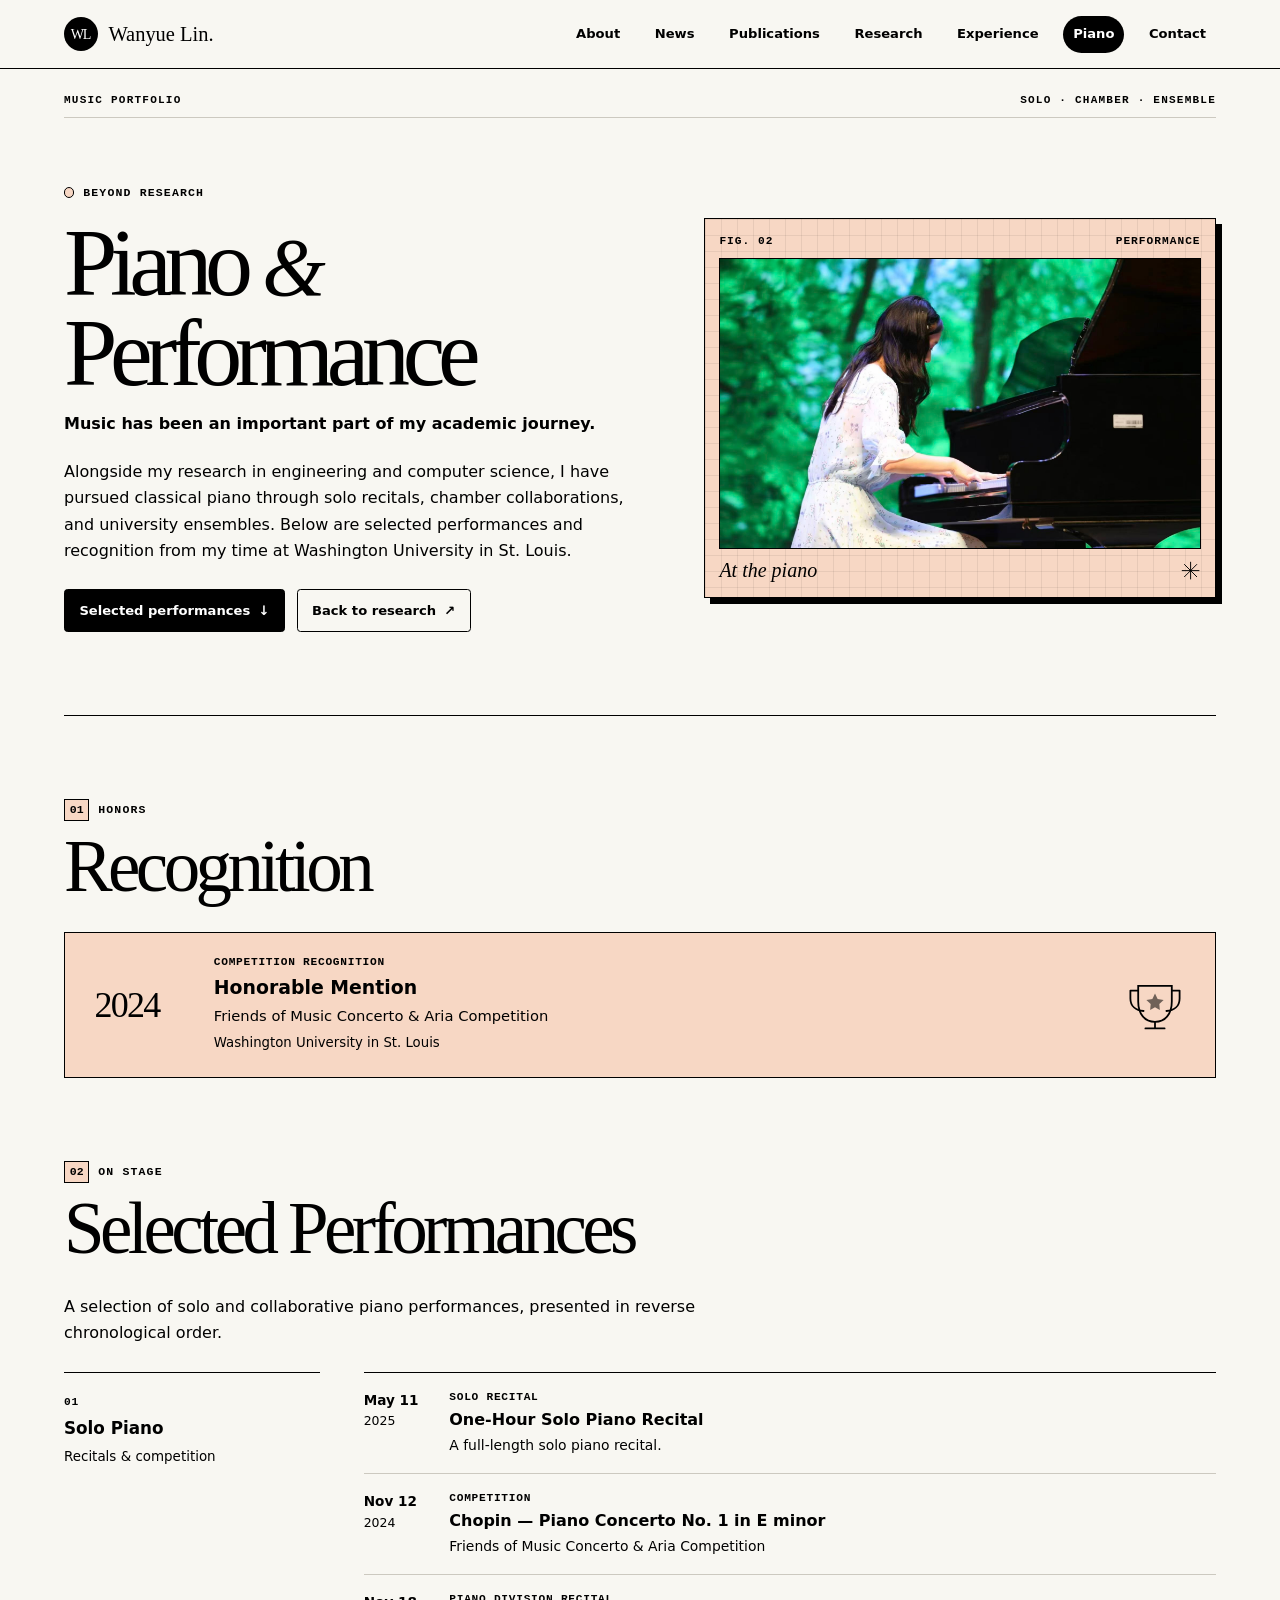
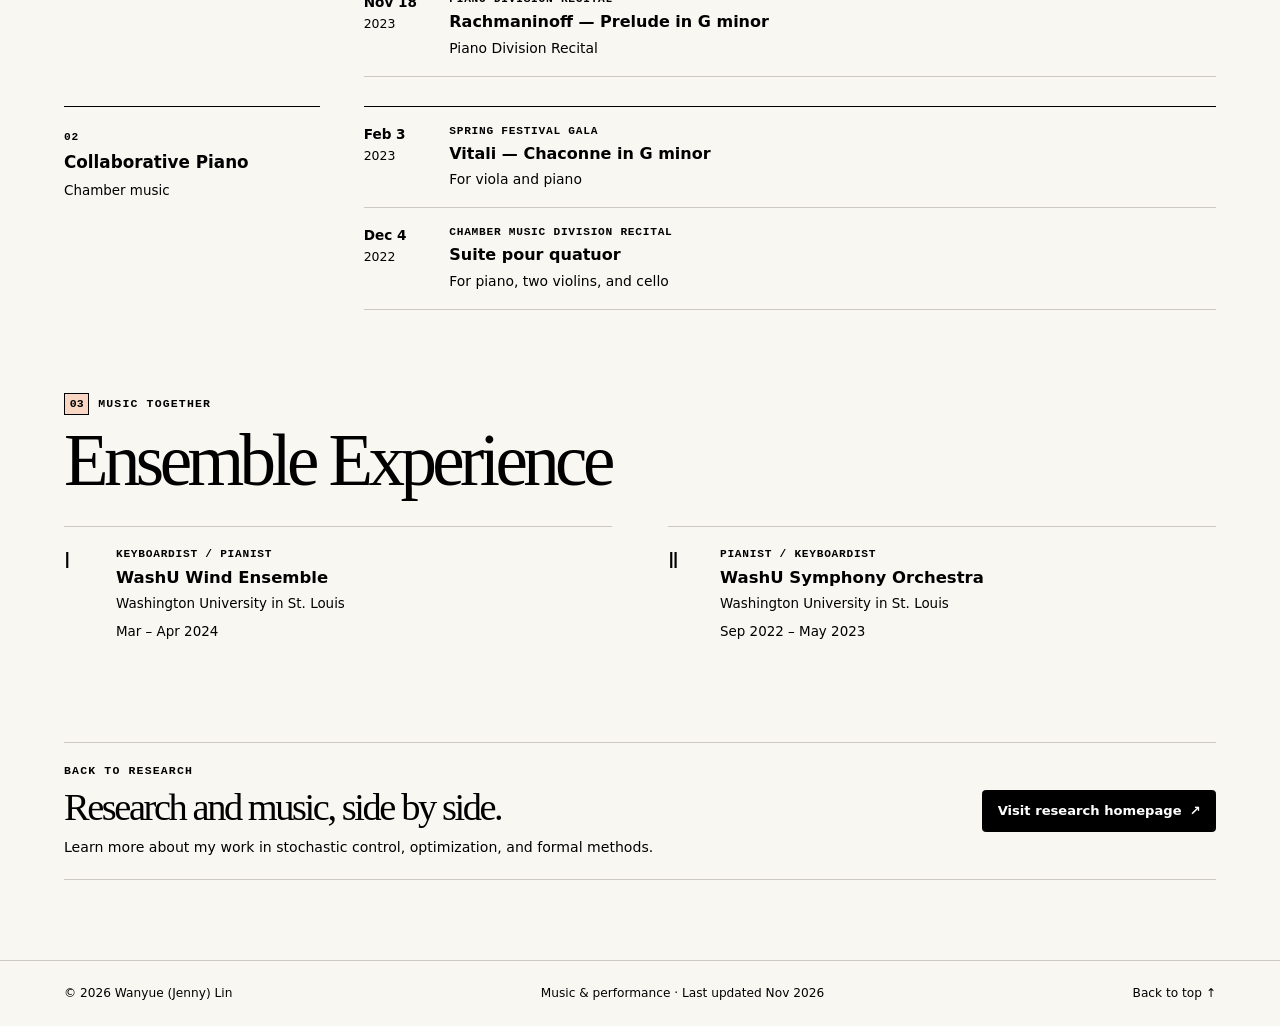
==== piano.html @ 141a83ca "Add files via upload" ====
<!DOCTYPE html>
<html lang="en">
<head>
  <meta charset="utf-8" />
  <meta name="viewport" content="width=device-width, initial-scale=1" />
  <meta name="theme-color" content="#f8f7f2" />
  <meta name="description" content="Piano performances, competition recognition, chamber music, and ensemble experience of Wanyue (Jenny) Lin." />
  <meta property="og:type" content="website" />
  <meta property="og:title" content="Piano &amp; Performance | Wanyue (Jenny) Lin" />
  <meta property="og:description" content="Solo recitals, competition recognition, chamber music, and orchestral performances." />
  <title>Piano &amp; Performance | Wanyue (Jenny) Lin</title>
  <link rel="icon" type="image/svg+xml" href="assets/favicon.svg" />
  <link rel="stylesheet" href="styles.css" />
  <script src="script.js" defer></script>
</head>
<body class="music-page" id="top">
  <a class="skip-link" href="#music-main">Skip to main content</a>
  <header class="site-header">
    <div class="header-inner shell">
      <a class="brand" href="index.html#top" aria-label="Wanyue Lin — home">
        <span class="brand-emblem" aria-hidden="true">WL</span>
        <span>Wanyue Lin<span class="brand-dot">.</span></span>
      </a>
      <button class="menu-toggle" type="button" aria-expanded="false" aria-controls="primary-nav" aria-label="Open navigation">
        <span></span><span></span><span></span>
      </button>
      <nav class="nav" id="primary-nav" aria-label="Primary navigation">
        <a href="index.html#about">About</a>
        <a href="index.html#news">News</a>
        <a href="index.html#publications">Publications</a>
        <a href="index.html#research">Research</a>
        <a href="index.html#experience">Experience</a>
        <a href="piano.html" class="active" aria-current="page">Piano</a>
        <a href="index.html#contact">Contact</a>
      </nav>
    </div>
  </header>

  <main id="music-main">
    <section class="music-hero shell" aria-labelledby="music-heading">
      <div class="hero-rail" aria-hidden="true">
        <span>MUSIC PORTFOLIO</span>
        <span>SOLO · CHAMBER · ENSEMBLE</span>
      </div>
      <div class="music-hero-copy">
        <div class="eyebrow">BEYOND RESEARCH</div>
        <h1 id="music-heading">Piano <span class="music-amp">&amp;</span><br>Performance</h1>
        <p class="music-hero-lead">Music has been an important part of my academic journey.</p>
        <p>Alongside my research in engineering and computer science, I have pursued classical piano through solo recitals, chamber collaborations, and university ensembles. Below are selected performances and recognition from my time at Washington University in St. Louis.</p>
        <div class="music-hero-links"><a href="#performances" class="button primary">Selected performances <span aria-hidden="true">↓</span></a><a href="index.html" class="button secondary">Back to research <span aria-hidden="true">↗</span></a></div>
      </div>
      <figure class="photo-plate">
        <div class="plate-label" aria-hidden="true"><span>FIG. 02</span><span>PERFORMANCE</span></div>
        <div class="plate-image">
          <img class="hero-photo" src="assets/piano-performance.jpg" width="1792" height="1080"
               alt="Wanyue Lin performing at a grand piano" />
        </div>
        <figcaption>
          <span>At the piano</span>
          <svg class="plate-spark" viewBox="0 0 24 24" fill="none" aria-hidden="true">
            <path d="M12 1v22M1 12h22M4 4l16 16M20 4 4 20" stroke="currentColor" stroke-width="1.2"/>
          </svg>
        </figcaption>
      </figure>
    </section>

    <section class="section-block shell music-recognition" id="recognition" aria-labelledby="recognition-heading">
      <div class="section-heading"><div><p class="section-kicker"><span class="section-index" aria-hidden="true">01</span>HONORS</p><h2 id="recognition-heading">Recognition</h2></div></div>
      <div class="music-award">
        <div class="award-year">2024</div>
        <div class="award-info"><div class="award-label">COMPETITION RECOGNITION</div><h3>Honorable Mention</h3><p>Friends of Music Concerto &amp; Aria Competition</p><span>Washington University in St. Louis</span></div>
        <div class="award-mark" aria-hidden="true"><svg viewBox="0 0 100 100" fill="none"><path d="M22 18h56v26c0 21-11 34-28 34S22 65 22 44V18Z" stroke="currentColor" stroke-width="3"/><path d="M22 26H9v13c0 13 9 20 22 21M78 26h13v13c0 13-9 20-22 21M50 79v10M34 89h32" stroke="currentColor" stroke-width="3" stroke-linecap="round" stroke-linejoin="round"/><path d="m50 31 4.4 9.1 10 1.4-7.2 7 .9 10-8.1-4.7-8.1 4.7.9-10-7.2-7 10-1.4L50 31Z" fill="currentColor" opacity=".55"/></svg></div>
      </div>
    </section>

    <section class="section-block shell" id="performances" aria-labelledby="performances-heading">
      <div class="section-heading"><div><p class="section-kicker"><span class="section-index" aria-hidden="true">02</span>ON STAGE</p><h2 id="performances-heading">Selected Performances</h2></div></div>
      <div class="music-section-intro">A selection of solo and collaborative piano performances, presented in reverse chronological order.</div>
      <div class="performance-group">
        <div class="music-column-heading"><span class="music-section-number">01</span><h3>Solo Piano</h3><span>Recitals &amp; competition</span></div>
        <div class="performance-list">
          <article class="performance-card"><div class="performance-date"><strong>May 11</strong><span>2025</span></div><div class="performance-content"><div class="performance-tag">SOLO RECITAL</div><h4>One-Hour Solo Piano Recital</h4><p>A full-length solo piano recital.</p></div></article>
          <article class="performance-card"><div class="performance-date"><strong>Nov 12</strong><span>2024</span></div><div class="performance-content"><div class="performance-tag">COMPETITION</div><h4>Chopin — Piano Concerto No. 1 in E minor</h4><p>Friends of Music Concerto &amp; Aria Competition</p></div></article>
          <article class="performance-card"><div class="performance-date"><strong>Nov 18</strong><span>2023</span></div><div class="performance-content"><div class="performance-tag">PIANO DIVISION RECITAL</div><h4>Rachmaninoff — Prelude in G minor</h4><p>Piano Division Recital</p></div></article>
        </div>
      </div>
      <div class="performance-group">
        <div class="music-column-heading"><span class="music-section-number">02</span><h3>Collaborative Piano</h3><span>Chamber music</span></div>
        <div class="performance-list">
          <article class="performance-card"><div class="performance-date"><strong>Feb 3</strong><span>2023</span></div><div class="performance-content"><div class="performance-tag">SPRING FESTIVAL GALA</div><h4>Vitali — Chaconne in G minor</h4><p>For viola and piano</p></div></article>
          <article class="performance-card"><div class="performance-date"><strong>Dec 4</strong><span>2022</span></div><div class="performance-content"><div class="performance-tag">CHAMBER MUSIC DIVISION RECITAL</div><h4>Suite pour quatuor</h4><p>For piano, two violins, and cello</p></div></article>
        </div>
      </div>
    </section>

    <section class="section-block shell" id="ensembles" aria-labelledby="ensembles-heading">
      <div class="section-heading"><div><p class="section-kicker"><span class="section-index" aria-hidden="true">03</span>MUSIC TOGETHER</p><h2 id="ensembles-heading">Ensemble Experience</h2></div></div>
      <div class="ensemble-grid">
        <article class="ensemble-card"><div class="ensemble-visual" aria-hidden="true"><span>Ⅰ</span></div><div><div class="ensemble-category">KEYBOARDIST / PIANIST</div><h3>WashU Wind Ensemble</h3><p>Washington University in St. Louis</p><time>Mar – Apr 2024</time></div></article>
        <article class="ensemble-card"><div class="ensemble-visual" aria-hidden="true"><span>Ⅱ</span></div><div><div class="ensemble-category">PIANIST / KEYBOARDIST</div><h3>WashU Symphony Orchestra</h3><p>Washington University in St. Louis</p><time>Sep 2022 – May 2023</time></div></article>
      </div>
    </section>

    <section class="music-bottom shell"><div><p class="section-kicker">BACK TO RESEARCH</p><h2>Research and music, side by side.</h2><p>Learn more about my work in stochastic control, optimization, and formal methods.</p></div><a class="button primary" href="index.html">Visit research homepage <span aria-hidden="true">↗</span></a></section>
  </main>
  <footer class="site-footer"><div class="shell footer-inner"><span>© <span id="copyright-year">2026</span> Wanyue (Jenny) Lin</span><span>Music &amp; performance · Last updated Nov 2026</span><a href="#top">Back to top ↑</a></div></footer>
  <div class="toast" role="status" aria-live="polite" aria-atomic="true" id="toast"></div>
</body>
</html>
---- styles.css ----
:root {
  color-scheme: light;
  --paper: #f8f7f2;
  --white: #fff;
  --ink: #000;
  --line: #ccc9c0;
  --lavender: #e1d7fa;
  --lime: #e5edb5;
  --apricot: #f7d7c4;
  --serif: Georgia, "Times New Roman", serif;
  --sans: system-ui, -apple-system, BlinkMacSystemFont, "Segoe UI", sans-serif;
  --mono: ui-monospace, "SFMono-Regular", Consolas, "Liberation Mono", monospace;
  --gutter: clamp(1.25rem, 5vw, 3.5rem);
}

*, *::before, *::after { box-sizing: border-box; }
html { scroll-behavior: smooth; scroll-padding-top: 6rem; }
body { margin: 0; background: var(--paper); color: var(--ink); font: 1rem / 1.65 var(--sans); }
h1, h2, h3, h4, p, figure { margin: 0; }
h1, h2, h3, h4 { color: var(--ink); }
h1, h2 { font-family: var(--serif); font-weight: 400; }
h2 { font-size: clamp(2.25rem, 5.7vw, 4.6rem); line-height: .98; letter-spacing: -.063em; }
h3, h4 { line-height: 1.38; }
a { color: var(--ink); text-underline-offset: .21em; }
a:hover { text-decoration-thickness: 2px; }
button { font: inherit; }
:focus-visible { outline: 2px solid var(--ink); outline-offset: 4px; }
[hidden] { display: none !important; }

.shell { width: min(calc(100% - 2 * var(--gutter)), 72rem); margin-inline: auto; }
.skip-link {
  position: fixed;
  z-index: 30;
  top: 1rem;
  left: 1rem;
  padding: .65rem 1rem;
  background: var(--white);
  transform: translateY(-180%);
}
.skip-link:focus { transform: none; }
.site-header { position: sticky; z-index: 10; top: 0; border-bottom: 1px solid var(--ink); background: var(--paper); }
.header-inner { display: flex; min-height: 4.25rem; align-items: center; justify-content: space-between; gap: 1.5rem; }
.brand {
  display: inline-flex;
  align-items: center;
  gap: .65rem;
  color: var(--ink);
  font: 1.28rem / 1 var(--serif);
  text-decoration: none;
  white-space: nowrap;
}
.brand-emblem {
  display: grid;
  width: 2.125rem;
  height: 2.125rem;
  place-items: center;
  padding-right: .08em;
  border-radius: 50%;
  background: var(--ink);
  color: var(--white);
  font-size: .88rem;
  letter-spacing: -.09em;
}
.nav { display: flex; align-items: center; gap: clamp(.25rem, 1.15vw, 1.05rem); }

.nav a {
  padding: .48rem .62rem;
  border-radius: 2rem;
  color: var(--ink);
  font-size: .82rem;
  font-weight: 630;
  text-decoration: none;
}

.nav a:hover { background: var(--lavender); }
.nav a.active { background: var(--ink); color: var(--white); }
.menu-toggle { display: none; }

.hero, .music-hero {
  display: grid;
  grid-template-columns: minmax(0, 1.55fr) minmax(0, 1fr);
  gap: clamp(2rem, 5.2vw, 4.45rem);
  align-items: center;
  padding-block: 1rem clamp(3.5rem, 6.5vw, 5.75rem);
  border-bottom: 1px solid var(--ink);
}

.hero-rail {
  grid-column: 1 / -1;
  display: flex;
  justify-content: space-between;
  gap: .85rem;
  padding-block: .52rem;
  border-bottom: 1px solid var(--line);
  font: 650 .69rem / 1.4 var(--mono);
  letter-spacing: .11em;
}

.hero-rail span:last-child { text-align: right; }

.eyebrow, .section-kicker {
  color: var(--ink);
  font: 700 .72rem / 1.4 var(--mono);
  letter-spacing: .1em;
  text-transform: uppercase;
}

.eyebrow {
  display: flex;
  align-items: center;
  gap: .55rem;
  margin-bottom: 1.05rem;
}

.eyebrow::before {
  width: .65rem;
  height: .65rem;
  border: 1px solid var(--ink);
  border-radius: 50%;
  background: var(--lime);
  content: "";
}

.hero h1, .music-hero h1 {
  font-size: clamp(3rem, 7.5vw, 6.5rem);
  line-height: .94;
  letter-spacing: -.077em;
}

.name-light {
  font-size: .62em;
  font-style: italic;
  letter-spacing: -.06em;
  white-space: nowrap;
}

.hero-subtitle, .music-hero-lead { margin-block: .8rem 1.35rem; color: var(--ink); font-size: 1rem; font-weight: 690; }
.hero-subtitle span { margin-inline: .32rem; color: var(--ink); }
.hero-copy p, .music-hero-copy p { max-width: 37rem; }
.hero-copy p + p, .music-hero-copy p + p { margin-top: .75rem; }
.hero-copy strong { color: var(--ink); font-weight: 660; }
.hero-actions, .music-hero-links { display: flex; align-items: center; flex-wrap: wrap; gap: .6rem .75rem; margin-top: 1.55rem; }
.button {
  display: inline-flex;
  align-items: center;
  justify-content: center;
  gap: .5rem;
  min-height: 2.65rem;
  padding: .58rem .9rem;
  border: 1px solid var(--ink);
  border-radius: .22rem;
  font-size: .82rem;
  font-weight: 650;
  text-decoration: none;
}
.button.primary { background: var(--ink); color: var(--white); }
.button.primary:hover { background: var(--lime); color: var(--ink); }
.button.secondary { background: var(--paper); color: var(--ink); }
.button.secondary:hover { background: var(--lavender); }
.button svg { width: .9rem; height: .9rem; fill: none; stroke: currentColor; stroke-width: 1.8; }
.text-link { margin-left: .2rem; }
.text-link, .section-tail, .inline-action, .music-teaser-link { font-size: .84rem; font-weight: 650; text-decoration: none; }
.text-link:hover, .section-tail:hover, .inline-action:hover, .music-teaser-link:hover { text-decoration: underline; }

.photo-plate {
  --plate-color: var(--lavender);
  width: 100%;
  max-width: 26rem;
  justify-self: end;
  padding: .9rem;
  border: 1px solid var(--ink);
  background-color: var(--plate-color);
  background-image:
    linear-gradient(#00000011 1px, transparent 1px),
    linear-gradient(90deg, #00000011 1px, transparent 1px);
  background-size: 1rem 1rem;
  box-shadow: 6px 6px var(--ink);
}

.plate-label, .photo-plate figcaption {
  display: flex;
  align-items: center;
  justify-content: space-between;
  gap: .75rem;
}

.plate-label {
  margin-bottom: .65rem;
  font: 700 .7rem / 1.25 var(--mono);
  letter-spacing: .09em;
}

.plate-image { border: 1px solid var(--ink); }
.hero-photo { display: block; width: 100%; height: auto; }
.photo-plate figcaption { padding-top: .65rem; font: italic 1.25rem / 1.15 var(--serif); }
.plate-spark { width: 1.2rem; height: 1.2rem; }

.section-block { padding-top: clamp(3.5rem, 6.5vw, 5.5rem); }
.section-heading { display: flex; align-items: end; justify-content: space-between; gap: 1.25rem; margin-bottom: 1.8rem; }
.section-kicker { display: flex; align-items: center; gap: .55rem; margin-bottom: .62rem; }
.section-index {
  padding: .14rem .3rem;
  border: 1px solid var(--ink);
  background: var(--lavender);
  letter-spacing: 0;
}
.section-tail { flex-shrink: 0; margin-bottom: .2rem; padding-bottom: .15rem; border-bottom: 1px solid var(--ink); }
.section-intro, .music-section-intro { max-width: 43rem; margin-bottom: 1.6rem; color: var(--ink); }
.news-list, .publication-list { border-top: 1px solid var(--ink); }
.news-item, .publication { display: grid; grid-template-columns: 6.2rem minmax(0, 1fr); gap: 1.25rem; border-bottom: 1px solid var(--line); }
.news-item { padding-block: .9rem; font-size: .94rem; }
.news-item time, .pub-year, .timeline-date { font-family: var(--mono); }
.news-item time, .pub-year, .timeline-date { color: var(--ink); font-size: .79rem; font-variant-numeric: tabular-nums; font-weight: 650; }
.news-item time { padding-top: .12rem; }
.filter-bar { display: flex; flex-wrap: wrap; gap: .45rem; margin-bottom: 1.25rem; }
.filter-chip {
  padding: .4rem .7rem;
  border: 1px solid var(--ink);
  border-radius: 2rem;
  background: transparent;
  color: var(--ink);
  font-size: .77rem;
  font-weight: 600;
  cursor: pointer;
}
.filter-chip:hover { background: var(--lavender); }
.filter-chip.is-active { border-color: var(--ink); background: var(--ink); color: var(--white); }
.filter-chip span { margin-left: .2rem; }
.publication { padding-block: 1.35rem; }
.pub-year { justify-self: start; align-self: start; padding: .16rem .38rem; background: var(--lavender); }
.pub-meta { margin-bottom: .22rem; }
.pub-venue, .project-index, .skills-label, .music-teaser-kicker, .award-label,
.performance-tag, .ensemble-category, .music-section-number {
  color: var(--ink);
  font-family: var(--mono);
  font-size: .7rem;
  font-weight: 700;
  letter-spacing: .065em;
  line-height: 1.5;
  text-transform: uppercase;
}
.pub-detail h3 { margin-bottom: .35rem; font-size: clamp(1rem, 2vw, 1.13rem); font-weight: 670; }
.pub-detail h3 a { color: var(--ink); text-decoration: none; }
.pub-detail h3 a:hover { color: var(--ink); text-decoration: underline; }
.pub-detail sub { line-height: 0; }
.authors { font-size: .87rem; }
.authors strong { color: var(--ink); }
.journal { margin-top: .1rem; color: var(--ink); font-size: .82rem; }
.pub-links { display: flex; flex-wrap: wrap; gap: .35rem 1rem; margin-top: .6rem; }
.pub-links a, .citation-copy, .unavailable { font-size: .79rem; }
.pub-links a, .citation-copy { color: var(--ink); font-weight: 650; text-decoration: none; }
.citation-copy { padding: 0; border: 0; background: none; cursor: pointer; }
.pub-links a:hover, .citation-copy:hover { text-decoration: underline; }
.unavailable { color: var(--ink); }

.research-grid, .experience-grid, .skills-bar, .ensemble-grid {
  display: grid;
  grid-template-columns: repeat(2, minmax(0, 1fr));
  column-gap: clamp(1.5rem, 5vw, 3.5rem);
}
.research-grid { gap: 1.15rem; }
.research-card {
  padding: clamp(1.05rem, 2.4vw, 1.7rem);
  border: 1px solid var(--ink);
  background: var(--white);
}
.research-card:first-child { background: var(--lavender); }
.research-card:nth-child(2) { background: var(--lime); }
.project-top { display: flex; align-items: baseline; justify-content: space-between; flex-wrap: wrap; gap: .2rem 1rem; margin-bottom: .55rem; }
.project-status { color: var(--ink); font-size: .75rem; }
.status-dot {
  display: inline-block;
  width: .38rem;
  height: .38rem;
  margin-right: .12rem;
  border-radius: 50%;
  background: var(--ink);
  vertical-align: .08em;
}
.research-card h3 { margin-bottom: .55rem; font-size: 1.13rem; font-weight: 670; text-wrap: balance; }
.research-card p, .timeline-item p, .skills-bar p { font-size: .9rem; }
.research-tags { display: flex; flex-wrap: wrap; gap: .35rem; margin-top: .85rem; }
.research-tags span { padding: .12rem .43rem; border: 1px solid var(--ink); border-radius: 1rem; font-size: .73rem; font-weight: 620; }
.inline-action { display: inline-block; margin-top: .8rem; }
.subheading { padding-block: .85rem; border-top: 1px solid var(--ink); font-size: 1.05rem; font-weight: 670; }
.timeline-item { margin-bottom: 1.25rem; padding-left: .9rem; border-left: 2px solid var(--lavender); }
.timeline-item h4 { margin-block: .2rem .15rem; font-size: .98rem; font-weight: 660; }
.timeline-item .small-note { margin-top: .1rem; color: var(--ink); font-size: .82rem; }
.skills-bar { row-gap: 1rem; padding-top: 1rem; border-top: 1px solid var(--line); }
.skills-bar p { margin-top: .25rem; }

.music-teaser { display: flex; align-items: center; gap: 1.05rem; margin-top: clamp(3rem, 6.5vw, 5rem); padding-block: 1.15rem; border-block: 1px solid var(--ink); }
.music-teaser-icon {
  display: grid;
  flex: 0 0 3rem;
  height: 3rem;
  place-items: center;
  border: 1px solid var(--ink);
  border-radius: 50%;
  background: var(--apricot);
  color: var(--ink);
  font: 1.6rem / 1 var(--serif);
}
.music-teaser-copy { flex: 1; }
.music-teaser-copy h2 { margin-block: .13rem .3rem; font-size: 1.55rem; }
.music-teaser-copy p { color: var(--ink); font-size: .84rem; }
.contact-section { padding-block: clamp(3rem, 6.5vw, 5rem); }
.contact-content {
  display: flex;
  align-items: center;
  justify-content: space-between;
  gap: 1.75rem;
  padding: clamp(1.25rem, 4vw, 2.5rem);
  border: 1px solid var(--ink);
  background: var(--ink);
  color: var(--white);
}
.contact-content h2, .contact-content .section-kicker, .contact-email { color: var(--white); }
.contact-content h2 { margin-bottom: .65rem; }
.contact-content p { max-width: 33rem; font-size: .91rem; }
.contact-actions { display: flex; flex-direction: column; align-items: start; gap: .6rem; }
.contact-content a:focus-visible { outline-color: var(--white); }
.contact-actions .button.secondary { border-color: var(--lime); background: var(--lime); }
.contact-actions .button.secondary:hover { border-color: var(--white); background: var(--white); }
.contact-email { font-size: .85rem; font-weight: 650; overflow-wrap: anywhere; }
.site-footer { padding-block: 1.4rem; border-top: 1px solid var(--line); }
.footer-inner { display: flex; align-items: center; justify-content: space-between; flex-wrap: wrap; gap: .55rem 1rem; color: var(--ink); font-size: .76rem; }
.footer-inner a { text-decoration: none; }
.footer-inner a:hover { text-decoration: underline; }
.toast {
  position: fixed;
  z-index: 20;
  bottom: 1.25rem;
  left: 50%;
  max-width: calc(100% - 2rem);
  padding: .55rem .95rem;
  transform: translate(-50%, .55rem);
  border-radius: .35rem;
  background: var(--ink);
  color: var(--white);
  font-size: .82rem;
  opacity: 0;
  pointer-events: none;
  transition: opacity .18s, transform .18s;
}
.toast.show { transform: translate(-50%, 0); opacity: 1; }

/* Piano page */
.music-hero { grid-template-columns: minmax(0, 1.12fr) minmax(0, 1fr); }
.music-hero .photo-plate { --plate-color: var(--apricot); max-width: 32rem; }
.music-page .eyebrow::before, .music-page .section-index { background: var(--apricot); }
.music-amp { color: var(--ink); font-size: .85em; font-style: italic; }
.music-award {
  display: grid;
  grid-template-columns: 6.2rem minmax(0, 1fr) 3.75rem;
  align-items: center;
  gap: 1.25rem;
  padding: 1.35rem clamp(1rem, 3vw, 1.85rem);
  border: 1px solid var(--ink);
  background: var(--apricot);
}
.award-year { color: var(--ink); font: 2.25rem / 1 var(--serif); letter-spacing: -.05em; }
.award-info h3 { margin-block: .2rem .25rem; font-size: 1.18rem; }
.award-info p { font-size: .92rem; }
.award-info span { color: var(--ink); font-size: .83rem; }
.award-mark { color: var(--ink); }
.award-mark svg { display: block; width: 100%; }
.performance-group {
  display: grid;
  grid-template-columns: minmax(9rem, .9fr) minmax(0, 3fr);
  gap: clamp(1.25rem, 4vw, 2.75rem);
  margin-bottom: 1.85rem;
}
.performance-group:last-child { margin-bottom: 0; }
.music-column-heading, .performance-list { border-top: 1px solid var(--ink); }
.music-column-heading { padding-top: .9rem; }
.music-column-heading h3 { margin-block: .2rem; font-size: 1.05rem; }
.music-column-heading > span:last-child { color: var(--ink); font-size: .84rem; }
.performance-card { display: grid; grid-template-columns: 4.2rem minmax(0, 1fr); gap: 1.15rem; padding-block: 1rem; border-bottom: 1px solid var(--line); }
.performance-date { display: flex; flex-direction: column; color: var(--ink); font-size: .78rem; }
.performance-date strong { color: var(--ink); font-size: .85rem; }
.performance-content h4 { margin-block: .2rem; font-size: 1rem; }
.performance-content p { color: var(--ink); font-size: .87rem; }
.ensemble-card { display: grid; grid-template-columns: 2.4rem minmax(0, 1fr); gap: .85rem; padding-block: 1.2rem; border-top: 1px solid var(--line); }
.ensemble-visual { color: var(--ink); font: 1.35rem / 1.4 var(--serif); }
.ensemble-card h3 { margin-block: .25rem; font-size: 1.03rem; }
.ensemble-card p, .ensemble-card time { color: var(--ink); font-size: .84rem; }
.ensemble-card time { display: block; margin-top: .35rem; }
.music-bottom {
  display: flex;
  align-items: center;
  justify-content: space-between;
  gap: 1.5rem;
  margin-block: clamp(3rem, 6.5vw, 5rem);
  padding-block: 1.25rem;
  border-block: 1px solid var(--line);
}
.music-bottom h2 { margin-bottom: .55rem; font-size: clamp(1.65rem, 3.4vw, 2.4rem); }
.music-bottom p:last-child { color: var(--ink); font-size: .88rem; }
.music-bottom .button { flex-shrink: 0; }

@media (max-width: 53rem) {
  html { scroll-padding-top: 5rem; }
  .header-inner { min-height: 4rem; }
  .menu-toggle {
    display: flex;
    width: 2.65rem;
    height: 2.65rem;
    flex-direction: column;
    justify-content: center;
    gap: 4px;
    padding-inline: .65rem;
    border: 1px solid var(--line);
    border-radius: .35rem;
    background: transparent;
    cursor: pointer;
  }
  .menu-toggle span { width: 100%; height: 1px; background: var(--ink); }
  .nav {
    position: absolute;
    top: 100%;
    right: 0;
    left: 0;
    display: none;
    align-items: stretch;
    flex-direction: column;
    gap: 0;
    padding: .35rem var(--gutter) .65rem;
    border-bottom: 1px solid var(--line);
    background: var(--paper);
  }
  .nav.is-open { display: flex; }
  .nav a { padding-block: .65rem; border-radius: .22rem; }
  .nav a + a { border-top: 1px solid var(--line); }
  .nav a.active { border-radius: .22rem; }
}

@media (max-width: 44rem) {
  .hero, .music-hero { grid-template-columns: minmax(0, 1fr); gap: 1.7rem; padding-block: .75rem 2.75rem; }
  .hero h1 { font-size: clamp(2.65rem, 10.3vw, 4.75rem); }
  .music-hero h1 { font-size: clamp(3rem, 11.8vw, 5rem); }
  .hero-subtitle { margin-bottom: .95rem; }
  .hero-copy p, .music-hero-copy p { font-size: .95rem; }
  .hero-actions, .music-hero-links { margin-top: 1.2rem; }
  .photo-plate { justify-self: start; width: calc(100% - 6px); }
  .news-item, .publication { grid-template-columns: 4rem minmax(0, 1fr); gap: .65rem; }
  .research-grid, .experience-grid, .skills-bar, .ensemble-grid { grid-template-columns: minmax(0, 1fr); }
  .contact-content, .music-bottom { flex-direction: column; align-items: start; gap: 1rem; }
  .contact-actions { max-width: 100%; }
  .music-teaser { display: grid; grid-template-columns: 3rem minmax(0, 1fr); gap: .55rem .8rem; }
  .music-teaser-link { grid-column: 2; }
  .music-award { grid-template-columns: minmax(0, 1fr) 2.5rem; gap: .45rem .7rem; }
  .award-year { grid-column: 1 / -1; font-size: 1.8rem; }
  .performance-group { grid-template-columns: minmax(0, 1fr); gap: .65rem; }
}

@media (max-width: 24rem) {
  .hero-rail { gap: .5rem; font-size: .6rem; letter-spacing: .04em; }
  .section-heading { align-items: start; gap: .4rem; flex-direction: column; }
  .button { padding-inline: .65rem; }
  .hero-actions { gap: .5rem; }
}

@media (prefers-reduced-motion: reduce) {
  html { scroll-behavior: auto; }
  .toast { transition: none; }
}
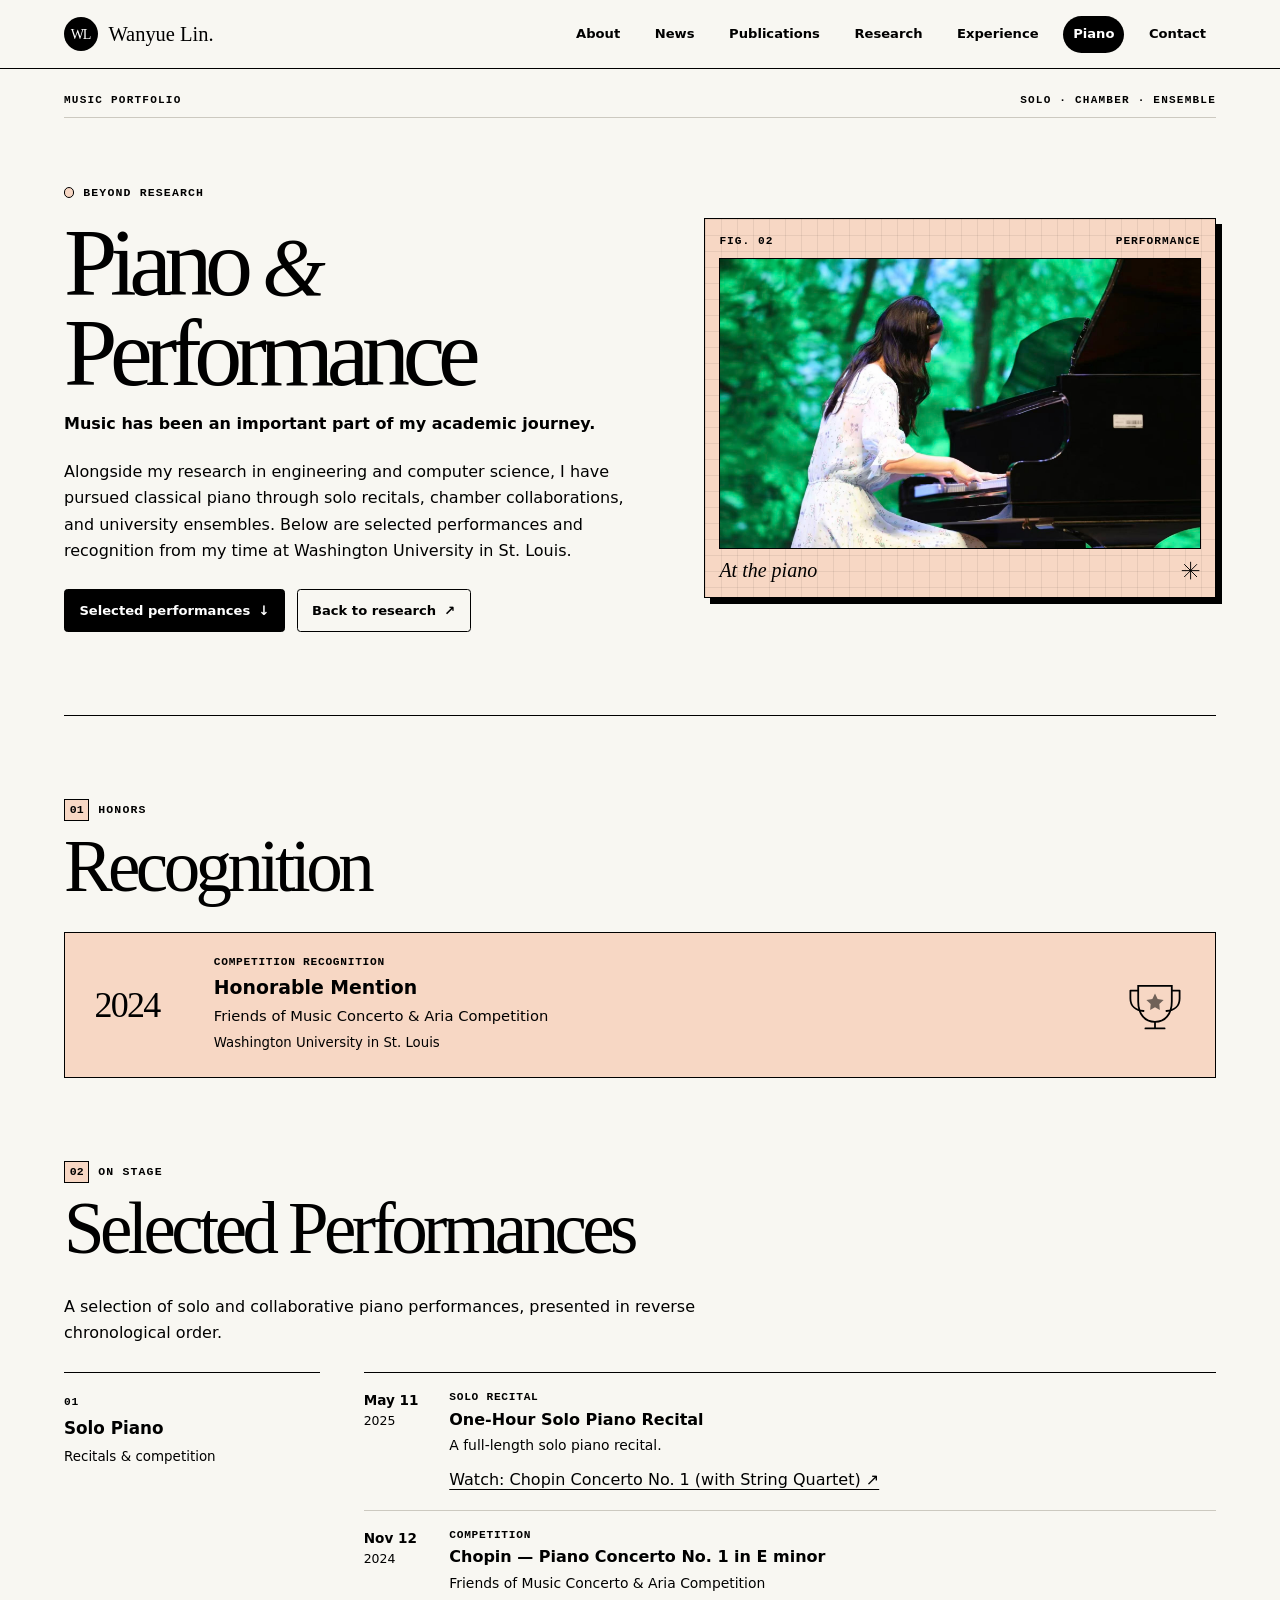
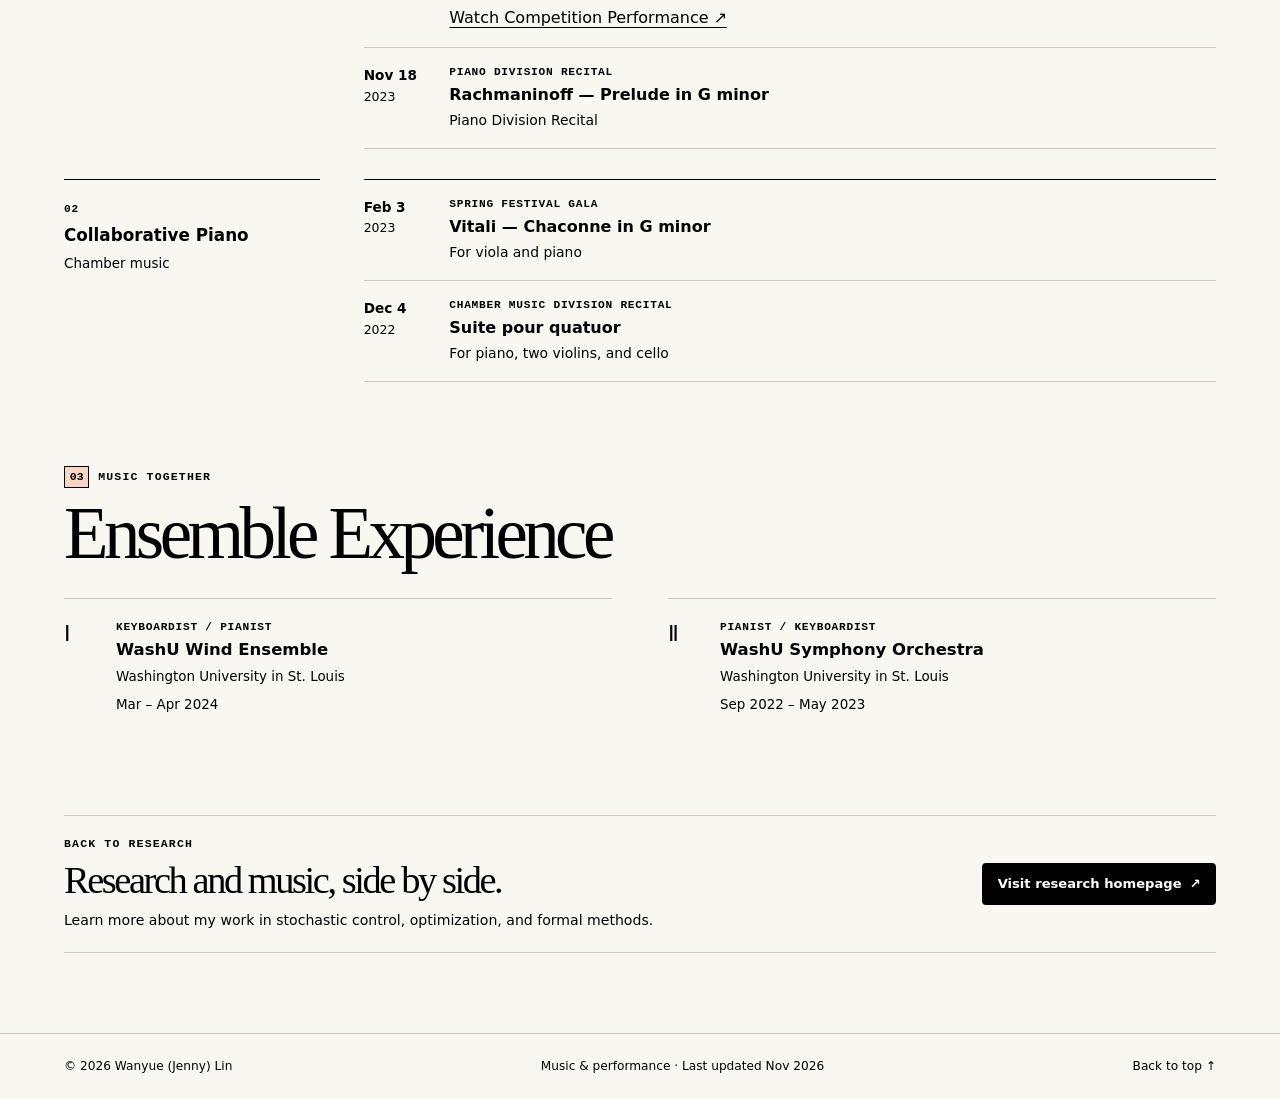
==== commit cf8b4f17: "youtube upload" ====
--- a/piano.html
+++ b/piano.html
@@ -1,109 +1,622 @@
+
 <!DOCTYPE html>
 <html lang="en">
+
 <head>
   <meta charset="utf-8" />
   <meta name="viewport" content="width=device-width, initial-scale=1" />
   <meta name="theme-color" content="#f8f7f2" />
-  <meta name="description" content="Piano performances, competition recognition, chamber music, and ensemble experience of Wanyue (Jenny) Lin." />
+
+  <meta
+    name="description"
+    content="Piano performances, competition recognition, chamber music, and ensemble experience of Wanyue (Jenny) Lin."
+  />
+
   <meta property="og:type" content="website" />
-  <meta property="og:title" content="Piano &amp; Performance | Wanyue (Jenny) Lin" />
-  <meta property="og:description" content="Solo recitals, competition recognition, chamber music, and orchestral performances." />
+  <meta
+    property="og:title"
+    content="Piano &amp; Performance | Wanyue (Jenny) Lin"
+  />
+  <meta
+    property="og:description"
+    content="Solo recitals, competition recognition, chamber music, and orchestral performances."
+  />
+
   <title>Piano &amp; Performance | Wanyue (Jenny) Lin</title>
+
   <link rel="icon" type="image/svg+xml" href="assets/favicon.svg" />
   <link rel="stylesheet" href="styles.css" />
   <script src="script.js" defer></script>
+
+  <!-- Performance video links -->
+  <style>
+    .performance-video-link {
+      display: inline-block;
+      margin-top: 10px;
+      color: inherit;
+      text-decoration: underline;
+      text-underline-offset: 4px;
+      transition: opacity 0.2s ease;
+    }
+
+    .performance-video-link:hover {
+      opacity: 0.7;
+    }
+  </style>
 </head>
+
 <body class="music-page" id="top">
-  <a class="skip-link" href="#music-main">Skip to main content</a>
+
+  <a class="skip-link" href="#music-main">
+    Skip to main content
+  </a>
+
+  <!-- =========================
+       HEADER & NAVIGATION
+       ========================= -->
+
   <header class="site-header">
     <div class="header-inner shell">
-      <a class="brand" href="index.html#top" aria-label="Wanyue Lin — home">
+
+      <a
+        class="brand"
+        href="index.html#top"
+        aria-label="Wanyue Lin — home"
+      >
         <span class="brand-emblem" aria-hidden="true">WL</span>
-        <span>Wanyue Lin<span class="brand-dot">.</span></span>
+        <span>
+          Wanyue Lin<span class="brand-dot">.</span>
+        </span>
       </a>
-      <button class="menu-toggle" type="button" aria-expanded="false" aria-controls="primary-nav" aria-label="Open navigation">
-        <span></span><span></span><span></span>
+
+      <button
+        class="menu-toggle"
+        type="button"
+        aria-expanded="false"
+        aria-controls="primary-nav"
+        aria-label="Open navigation"
+      >
+        <span></span>
+        <span></span>
+        <span></span>
       </button>
-      <nav class="nav" id="primary-nav" aria-label="Primary navigation">
+
+      <nav
+        class="nav"
+        id="primary-nav"
+        aria-label="Primary navigation"
+      >
         <a href="index.html#about">About</a>
         <a href="index.html#news">News</a>
         <a href="index.html#publications">Publications</a>
         <a href="index.html#research">Research</a>
         <a href="index.html#experience">Experience</a>
-        <a href="piano.html" class="active" aria-current="page">Piano</a>
+        <a
+          href="piano.html"
+          class="active"
+          aria-current="page"
+        >
+          Piano
+        </a>
         <a href="index.html#contact">Contact</a>
       </nav>
+
     </div>
   </header>
 
   <main id="music-main">
-    <section class="music-hero shell" aria-labelledby="music-heading">
+
+    <!-- =========================
+         HERO SECTION
+         ========================= -->
+
+    <section
+      class="music-hero shell"
+      aria-labelledby="music-heading"
+    >
+
       <div class="hero-rail" aria-hidden="true">
         <span>MUSIC PORTFOLIO</span>
         <span>SOLO · CHAMBER · ENSEMBLE</span>
       </div>
+
       <div class="music-hero-copy">
+
         <div class="eyebrow">BEYOND RESEARCH</div>
-        <h1 id="music-heading">Piano <span class="music-amp">&amp;</span><br>Performance</h1>
-        <p class="music-hero-lead">Music has been an important part of my academic journey.</p>
-        <p>Alongside my research in engineering and computer science, I have pursued classical piano through solo recitals, chamber collaborations, and university ensembles. Below are selected performances and recognition from my time at Washington University in St. Louis.</p>
-        <div class="music-hero-links"><a href="#performances" class="button primary">Selected performances <span aria-hidden="true">↓</span></a><a href="index.html" class="button secondary">Back to research <span aria-hidden="true">↗</span></a></div>
-      </div>
+
+        <h1 id="music-heading">
+          Piano
+          <span class="music-amp">&amp;</span><br />
+          Performance
+        </h1>
+
+        <p class="music-hero-lead">
+          Music has been an important part of my academic journey.
+        </p>
+
+        <p>
+          Alongside my research in engineering and computer science,
+          I have pursued classical piano through solo recitals,
+          chamber collaborations, and university ensembles.
+          Below are selected performances and recognition from
+          my time at Washington University in St. Louis.
+        </p>
+
+        <div class="music-hero-links">
+
+          <a href="#performances" class="button primary">
+            Selected performances
+            <span aria-hidden="true">↓</span>
+          </a>
+
+          <a href="index.html" class="button secondary">
+            Back to research
+            <span aria-hidden="true">↗</span>
+          </a>
+
+        </div>
+      </div>
+
+      <!-- Hero photograph -->
+
       <figure class="photo-plate">
-        <div class="plate-label" aria-hidden="true"><span>FIG. 02</span><span>PERFORMANCE</span></div>
+
+        <div class="plate-label" aria-hidden="true">
+          <span>FIG. 02</span>
+          <span>PERFORMANCE</span>
+        </div>
+
         <div class="plate-image">
-          <img class="hero-photo" src="assets/piano-performance.jpg" width="1792" height="1080"
-               alt="Wanyue Lin performing at a grand piano" />
-        </div>
+          <img
+            class="hero-photo"
+            src="assets/piano-performance.jpg"
+            width="1792"
+            height="1080"
+            alt="Wanyue Lin performing at a grand piano"
+          />
+        </div>
+
         <figcaption>
           <span>At the piano</span>
-          <svg class="plate-spark" viewBox="0 0 24 24" fill="none" aria-hidden="true">
-            <path d="M12 1v22M1 12h22M4 4l16 16M20 4 4 20" stroke="currentColor" stroke-width="1.2"/>
+
+          <svg
+            class="plate-spark"
+            viewBox="0 0 24 24"
+            fill="none"
+            aria-hidden="true"
+          >
+            <path
+              d="M12 1v22M1 12h22M4 4l16 16M20 4 4 20"
+              stroke="currentColor"
+              stroke-width="1.2"
+            />
           </svg>
         </figcaption>
+
       </figure>
+
     </section>
 
-    <section class="section-block shell music-recognition" id="recognition" aria-labelledby="recognition-heading">
-      <div class="section-heading"><div><p class="section-kicker"><span class="section-index" aria-hidden="true">01</span>HONORS</p><h2 id="recognition-heading">Recognition</h2></div></div>
+    <!-- =========================
+         01 — RECOGNITION
+         ========================= -->
+
+    <section
+      class="section-block shell music-recognition"
+      id="recognition"
+      aria-labelledby="recognition-heading"
+    >
+
+      <div class="section-heading">
+        <div>
+          <p class="section-kicker">
+            <span class="section-index" aria-hidden="true">01</span>
+            HONORS
+          </p>
+
+          <h2 id="recognition-heading">
+            Recognition
+          </h2>
+        </div>
+      </div>
+
       <div class="music-award">
+
         <div class="award-year">2024</div>
-        <div class="award-info"><div class="award-label">COMPETITION RECOGNITION</div><h3>Honorable Mention</h3><p>Friends of Music Concerto &amp; Aria Competition</p><span>Washington University in St. Louis</span></div>
-        <div class="award-mark" aria-hidden="true"><svg viewBox="0 0 100 100" fill="none"><path d="M22 18h56v26c0 21-11 34-28 34S22 65 22 44V18Z" stroke="currentColor" stroke-width="3"/><path d="M22 26H9v13c0 13 9 20 22 21M78 26h13v13c0 13-9 20-22 21M50 79v10M34 89h32" stroke="currentColor" stroke-width="3" stroke-linecap="round" stroke-linejoin="round"/><path d="m50 31 4.4 9.1 10 1.4-7.2 7 .9 10-8.1-4.7-8.1 4.7.9-10-7.2-7 10-1.4L50 31Z" fill="currentColor" opacity=".55"/></svg></div>
-      </div>
+
+        <div class="award-info">
+
+          <div class="award-label">
+            COMPETITION RECOGNITION
+          </div>
+
+          <h3>Honorable Mention</h3>
+
+          <p>
+            Friends of Music Concerto &amp; Aria Competition
+          </p>
+
+          <span>Washington University in St. Louis</span>
+
+        </div>
+
+        <div class="award-mark" aria-hidden="true">
+          <svg viewBox="0 0 100 100" fill="none">
+
+            <path
+              d="M22 18h56v26c0 21-11 34-28 34S22 65 22 44V18Z"
+              stroke="currentColor"
+              stroke-width="3"
+            />
+
+            <path
+              d="M22 26H9v13c0 13 9 20 22 21M78 26h13v13c0 13-9 20-22 21M50 79v10M34 89h32"
+              stroke="currentColor"
+              stroke-width="3"
+              stroke-linecap="round"
+              stroke-linejoin="round"
+            />
+
+            <path
+              d="m50 31 4.4 9.1 10 1.4-7.2 7 .9 10-8.1-4.7-8.1 4.7.9-10-7.2-7 10-1.4L50 31Z"
+              fill="currentColor"
+              opacity=".55"
+            />
+
+          </svg>
+        </div>
+
+      </div>
+
     </section>
 
-    <section class="section-block shell" id="performances" aria-labelledby="performances-heading">
-      <div class="section-heading"><div><p class="section-kicker"><span class="section-index" aria-hidden="true">02</span>ON STAGE</p><h2 id="performances-heading">Selected Performances</h2></div></div>
-      <div class="music-section-intro">A selection of solo and collaborative piano performances, presented in reverse chronological order.</div>
+    <!-- =========================
+         02 — SELECTED PERFORMANCES
+         ========================= -->
+
+    <section
+      class="section-block shell"
+      id="performances"
+      aria-labelledby="performances-heading"
+    >
+
+      <div class="section-heading">
+        <div>
+          <p class="section-kicker">
+            <span class="section-index" aria-hidden="true">02</span>
+            ON STAGE
+          </p>
+
+          <h2 id="performances-heading">
+            Selected Performances
+          </h2>
+        </div>
+      </div>
+
+      <div class="music-section-intro">
+        A selection of solo and collaborative piano performances,
+        presented in reverse chronological order.
+      </div>
+
+      <!-- =======================
+           GROUP 01 — SOLO PIANO
+           ======================= -->
+
       <div class="performance-group">
-        <div class="music-column-heading"><span class="music-section-number">01</span><h3>Solo Piano</h3><span>Recitals &amp; competition</span></div>
+
+        <div class="music-column-heading">
+          <span class="music-section-number">01</span>
+          <h3>Solo Piano</h3>
+          <span>Recitals &amp; competition</span>
+        </div>
+
         <div class="performance-list">
-          <article class="performance-card"><div class="performance-date"><strong>May 11</strong><span>2025</span></div><div class="performance-content"><div class="performance-tag">SOLO RECITAL</div><h4>One-Hour Solo Piano Recital</h4><p>A full-length solo piano recital.</p></div></article>
-          <article class="performance-card"><div class="performance-date"><strong>Nov 12</strong><span>2024</span></div><div class="performance-content"><div class="performance-tag">COMPETITION</div><h4>Chopin — Piano Concerto No. 1 in E minor</h4><p>Friends of Music Concerto &amp; Aria Competition</p></div></article>
-          <article class="performance-card"><div class="performance-date"><strong>Nov 18</strong><span>2023</span></div><div class="performance-content"><div class="performance-tag">PIANO DIVISION RECITAL</div><h4>Rachmaninoff — Prelude in G minor</h4><p>Piano Division Recital</p></div></article>
-        </div>
-      </div>
+
+          <!-- May 11, 2025 — Solo Recital -->
+
+          <article class="performance-card">
+
+            <div class="performance-date">
+              <strong>May 11</strong>
+              <span>2025</span>
+            </div>
+
+            <div class="performance-content">
+
+              <div class="performance-tag">
+                SOLO RECITAL
+              </div>
+
+              <h4>One-Hour Solo Piano Recital</h4>
+
+              <p>
+                A full-length solo piano recital.
+              </p>
+
+              <a
+                class="performance-video-link"
+                href="https://youtu.be/UwGxj7Z0oEM"
+                target="_blank"
+                rel="noopener noreferrer"
+                aria-label="Watch Chopin Piano Concerto No. 1, First Movement, with String Quartet on YouTube"
+              >
+                Watch: Chopin Concerto No. 1
+                (with String Quartet) ↗
+              </a>
+
+            </div>
+          </article>
+
+          <!-- Nov 12, 2024 — Concerto Competition -->
+
+          <article class="performance-card">
+
+            <div class="performance-date">
+              <strong>Nov 12</strong>
+              <span>2024</span>
+            </div>
+
+            <div class="performance-content">
+
+              <div class="performance-tag">
+                COMPETITION
+              </div>
+
+              <h4>
+                Chopin — Piano Concerto No. 1 in E minor
+              </h4>
+
+              <p>
+                Friends of Music Concerto &amp; Aria Competition
+              </p>
+
+              <a
+                class="performance-video-link"
+                href="https://youtu.be/WfhF5PD_Ygk"
+                target="_blank"
+                rel="noopener noreferrer"
+                aria-label="Watch Chopin Piano Concerto No. 1 competition performance on YouTube"
+              >
+                Watch Competition Performance ↗
+              </a>
+
+            </div>
+          </article>
+
+          <!-- Nov 18, 2023 — Piano Division Recital -->
+
+          <article class="performance-card">
+
+            <div class="performance-date">
+              <strong>Nov 18</strong>
+              <span>2023</span>
+            </div>
+
+            <div class="performance-content">
+
+              <div class="performance-tag">
+                PIANO DIVISION RECITAL
+              </div>
+
+              <h4>
+                Rachmaninoff — Prelude in G minor
+              </h4>
+
+              <p>Piano Division Recital</p>
+
+            </div>
+          </article>
+
+        </div>
+      </div>
+
+      <!-- =======================
+           GROUP 02 — CHAMBER MUSIC
+           ======================= -->
+
       <div class="performance-group">
-        <div class="music-column-heading"><span class="music-section-number">02</span><h3>Collaborative Piano</h3><span>Chamber music</span></div>
+
+        <div class="music-column-heading">
+          <span class="music-section-number">02</span>
+          <h3>Collaborative Piano</h3>
+          <span>Chamber music</span>
+        </div>
+
         <div class="performance-list">
-          <article class="performance-card"><div class="performance-date"><strong>Feb 3</strong><span>2023</span></div><div class="performance-content"><div class="performance-tag">SPRING FESTIVAL GALA</div><h4>Vitali — Chaconne in G minor</h4><p>For viola and piano</p></div></article>
-          <article class="performance-card"><div class="performance-date"><strong>Dec 4</strong><span>2022</span></div><div class="performance-content"><div class="performance-tag">CHAMBER MUSIC DIVISION RECITAL</div><h4>Suite pour quatuor</h4><p>For piano, two violins, and cello</p></div></article>
-        </div>
-      </div>
+
+          <!-- Feb 3, 2023 — Spring Festival Gala -->
+
+          <article class="performance-card">
+
+            <div class="performance-date">
+              <strong>Feb 3</strong>
+              <span>2023</span>
+            </div>
+
+            <div class="performance-content">
+
+              <div class="performance-tag">
+                SPRING FESTIVAL GALA
+              </div>
+
+              <h4>
+                Vitali — Chaconne in G minor
+              </h4>
+
+              <p>For viola and piano</p>
+
+            </div>
+          </article>
+
+          <!-- Dec 4, 2022 — Chamber Music Recital -->
+
+          <article class="performance-card">
+
+            <div class="performance-date">
+              <strong>Dec 4</strong>
+              <span>2022</span>
+            </div>
+
+            <div class="performance-content">
+
+              <div class="performance-tag">
+                CHAMBER MUSIC DIVISION RECITAL
+              </div>
+
+              <h4>Suite pour quatuor</h4>
+
+              <p>
+                For piano, two violins, and cello
+              </p>
+
+            </div>
+          </article>
+
+        </div>
+      </div>
+
     </section>
 
-    <section class="section-block shell" id="ensembles" aria-labelledby="ensembles-heading">
-      <div class="section-heading"><div><p class="section-kicker"><span class="section-index" aria-hidden="true">03</span>MUSIC TOGETHER</p><h2 id="ensembles-heading">Ensemble Experience</h2></div></div>
+    <!-- =========================
+         03 — ENSEMBLE EXPERIENCE
+         ========================= -->
+
+    <section
+      class="section-block shell"
+      id="ensembles"
+      aria-labelledby="ensembles-heading"
+    >
+
+      <div class="section-heading">
+        <div>
+          <p class="section-kicker">
+            <span class="section-index" aria-hidden="true">03</span>
+            MUSIC TOGETHER
+          </p>
+
+          <h2 id="ensembles-heading">
+            Ensemble Experience
+          </h2>
+        </div>
+      </div>
+
       <div class="ensemble-grid">
-        <article class="ensemble-card"><div class="ensemble-visual" aria-hidden="true"><span>Ⅰ</span></div><div><div class="ensemble-category">KEYBOARDIST / PIANIST</div><h3>WashU Wind Ensemble</h3><p>Washington University in St. Louis</p><time>Mar – Apr 2024</time></div></article>
-        <article class="ensemble-card"><div class="ensemble-visual" aria-hidden="true"><span>Ⅱ</span></div><div><div class="ensemble-category">PIANIST / KEYBOARDIST</div><h3>WashU Symphony Orchestra</h3><p>Washington University in St. Louis</p><time>Sep 2022 – May 2023</time></div></article>
-      </div>
+
+        <!-- WashU Wind Ensemble -->
+
+        <article class="ensemble-card">
+
+          <div class="ensemble-visual" aria-hidden="true">
+            <span>Ⅰ</span>
+          </div>
+
+          <div>
+
+            <div class="ensemble-category">
+              KEYBOARDIST / PIANIST
+            </div>
+
+            <h3>WashU Wind Ensemble</h3>
+
+            <p>Washington University in St. Louis</p>
+
+            <time>Mar – Apr 2024</time>
+
+          </div>
+        </article>
+
+        <!-- WashU Symphony Orchestra -->
+
+        <article class="ensemble-card">
+
+          <div class="ensemble-visual" aria-hidden="true">
+            <span>Ⅱ</span>
+          </div>
+
+          <div>
+
+            <div class="ensemble-category">
+              PIANIST / KEYBOARDIST
+            </div>
+
+            <h3>WashU Symphony Orchestra</h3>
+
+            <p>Washington University in St. Louis</p>
+
+            <time>Sep 2022 – May 2023</time>
+
+          </div>
+        </article>
+
+      </div>
+
     </section>
 
-    <section class="music-bottom shell"><div><p class="section-kicker">BACK TO RESEARCH</p><h2>Research and music, side by side.</h2><p>Learn more about my work in stochastic control, optimization, and formal methods.</p></div><a class="button primary" href="index.html">Visit research homepage <span aria-hidden="true">↗</span></a></section>
+    <!-- =========================
+         BACK TO RESEARCH
+         ========================= -->
+
+    <section class="music-bottom shell">
+
+      <div>
+
+        <p class="section-kicker">
+          BACK TO RESEARCH
+        </p>
+
+        <h2>
+          Research and music, side by side.
+        </h2>
+
+        <p>
+          Learn more about my work in stochastic control,
+          optimization, and formal methods.
+        </p>
+
+      </div>
+
+      <a class="button primary" href="index.html">
+        Visit research homepage
+        <span aria-hidden="true">↗</span>
+      </a>
+
+    </section>
+
   </main>
-  <footer class="site-footer"><div class="shell footer-inner"><span>© <span id="copyright-year">2026</span> Wanyue (Jenny) Lin</span><span>Music &amp; performance · Last updated Nov 2026</span><a href="#top">Back to top ↑</a></div></footer>
-  <div class="toast" role="status" aria-live="polite" aria-atomic="true" id="toast"></div>
+
+  <!-- =========================
+       FOOTER
+       ========================= -->
+
+  <footer class="site-footer">
+
+    <div class="shell footer-inner">
+
+      <span>
+        © <span id="copyright-year">2026</span>
+        Wanyue (Jenny) Lin
+      </span>
+
+      <span>
+        Music &amp; performance · Last updated Nov 2026
+      </span>
+
+      <a href="#top">
+        Back to top ↑
+      </a>
+
+    </div>
+
+  </footer>
+
+  <!-- Toast notification -->
+  <div
+    class="toast"
+    role="status"
+    aria-live="polite"
+    aria-atomic="true"
+    id="toast"
+  ></div>
+
 </body>
 </html>
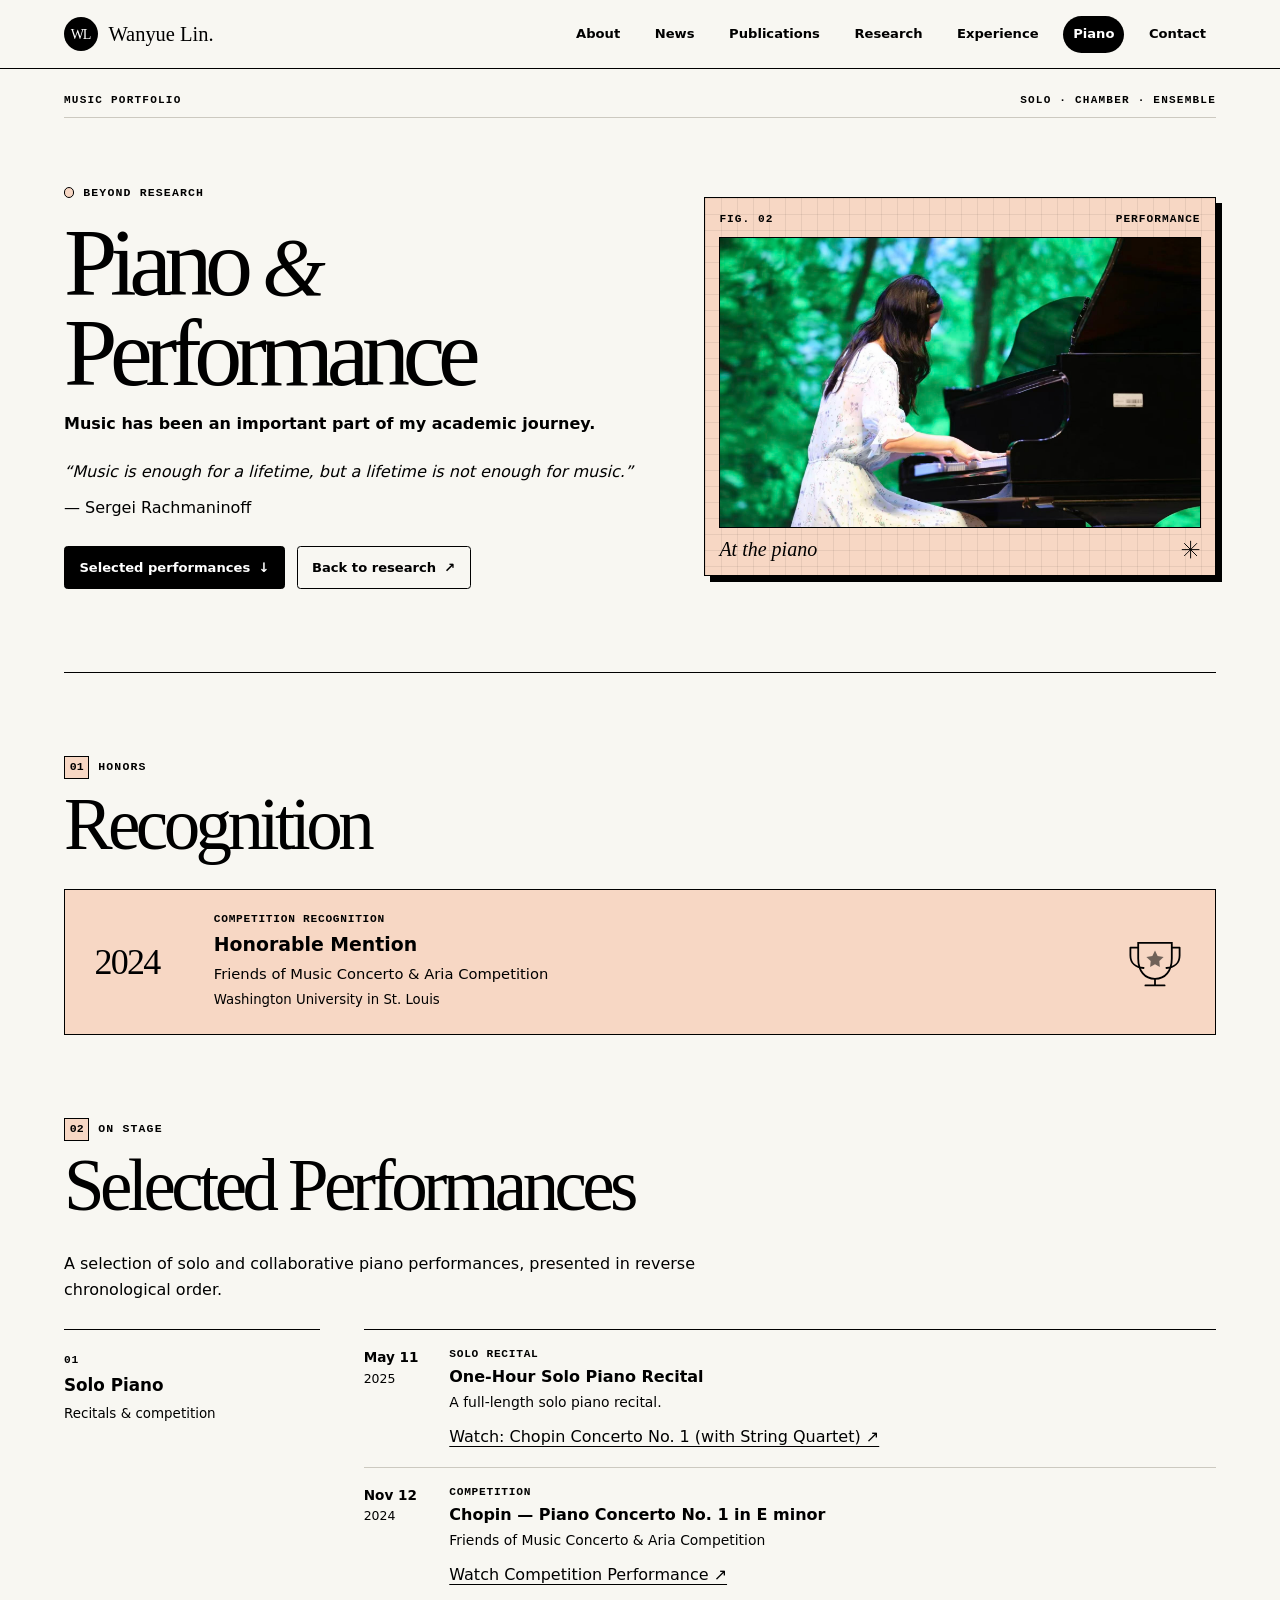
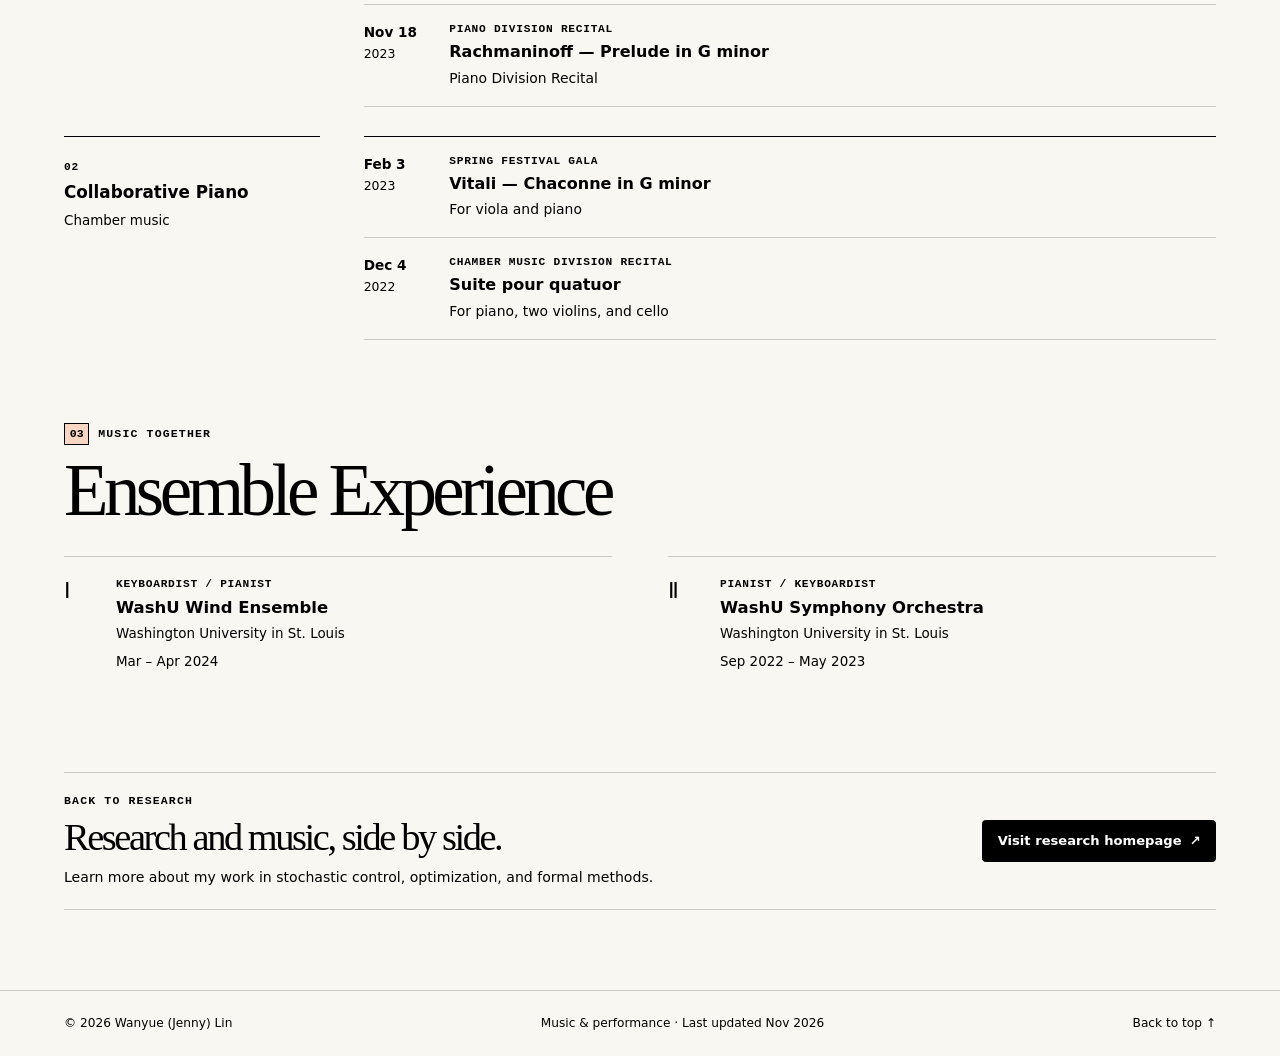
==== commit ae8c82ec: "piano description" ====
--- a/piano.html
+++ b/piano.html
@@ -133,14 +133,16 @@
         <p class="music-hero-lead">
           Music has been an important part of my academic journey.
         </p>
-
         <p>
-          Alongside my research in engineering and computer science,
-          I have pursued classical piano through solo recitals,
-          chamber collaborations, and university ensembles.
-          Below are selected performances and recognition from
-          my time at Washington University in St. Louis.
-        </p>
+  <em>
+    “Music is enough for a lifetime,
+    but a lifetime is not enough for music.”
+  </em>
+  <br />
+  <span style="display: inline-block; margin-top: 10px;">
+    — Sergei Rachmaninoff
+  </span>
+</p>
 
         <div class="music-hero-links">
 
